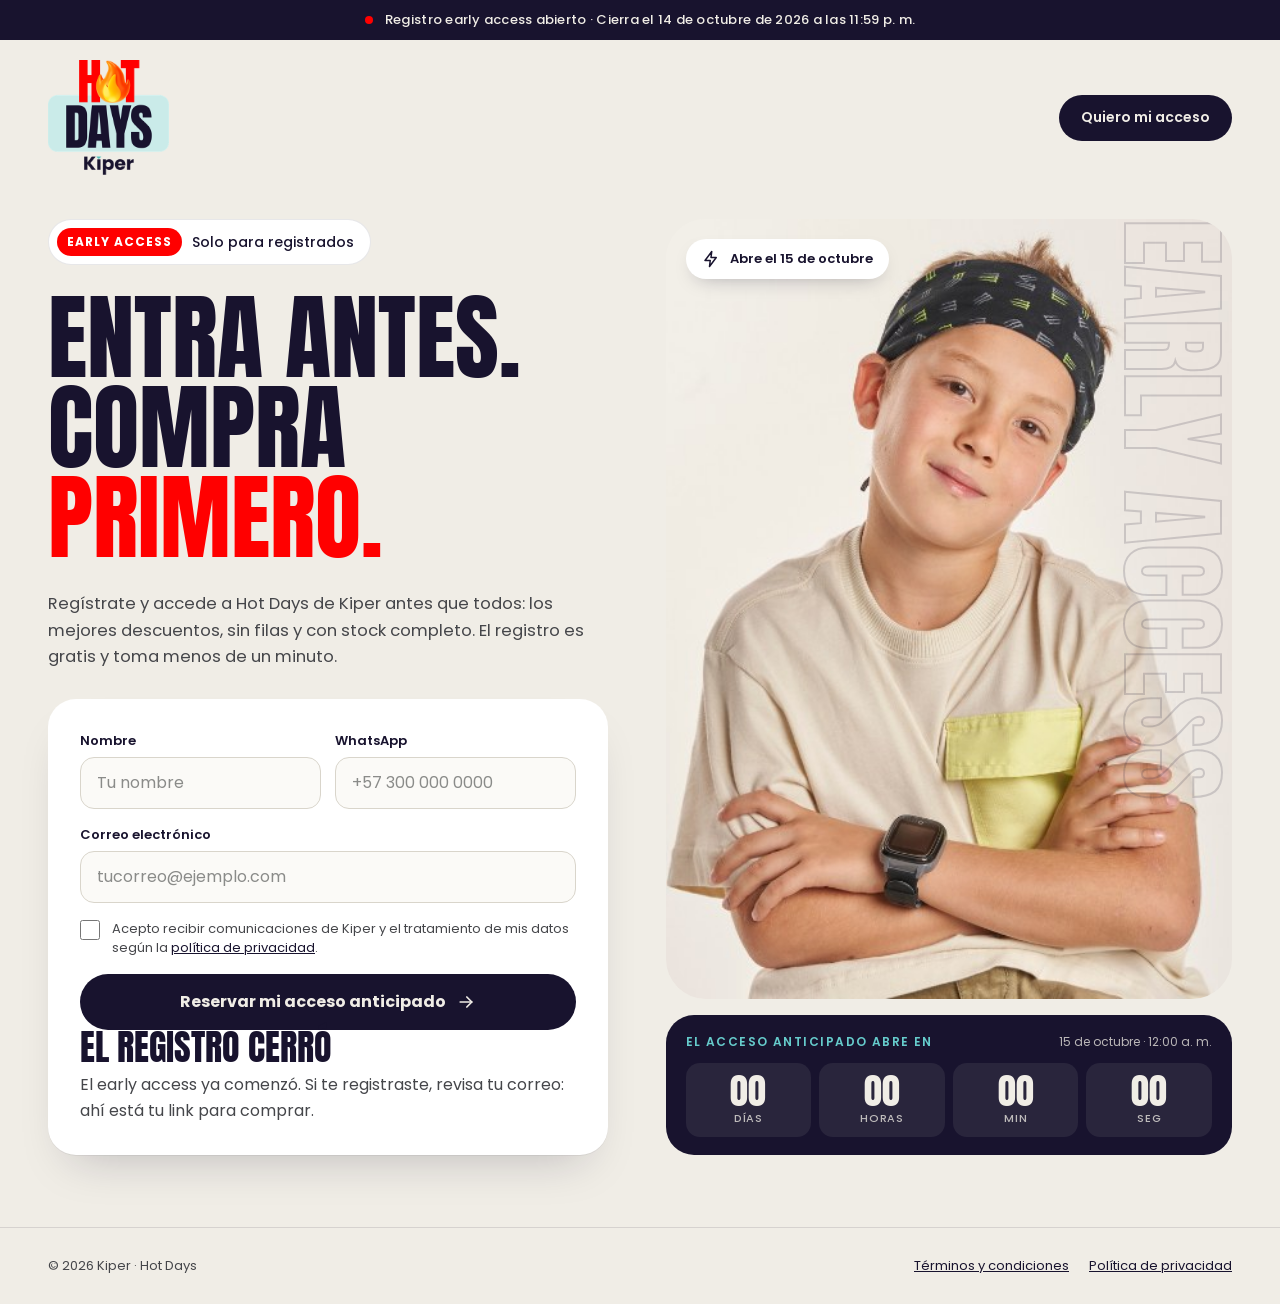
==== index.html @ 00de24c7 "Add files via upload" ====
<!doctype html>
<html lang="es">
<head>
  <meta charset="utf-8">
  <meta name="viewport" content="width=device-width, initial-scale=1">
  <title>Hot Days Kiper · Registro Early Access</title>
  <meta name="description" content="Regístrate al early access de Hot Days Kiper y compra antes que todos el 15 de octubre.">
  <meta property="og:title" content="Hot Days Kiper · Early Access">
  <meta property="og:description" content="Entra antes. Compra primero. Regístrate gratis.">
  <meta property="og:image" content="assets/nino-kiper.jpg">
  <link rel="icon" type="image/png" href="assets/favicon.png">
  <link rel="preconnect" href="https://fonts.googleapis.com">
  <link rel="preconnect" href="https://fonts.gstatic.com" crossorigin>
  <link href="https://fonts.googleapis.com/css2?family=Anton&family=Poppins:wght@400;500;600;700&display=swap" rel="stylesheet">
  <link rel="stylesheet" href="styles.css">
</head>
<body>

  <div class="topbar">
    <span class="dot" aria-hidden="true"></span>
    <span>Registro early access abierto · Cierra el 14 de octubre de 2026 a las 11:59 p. m.</span>
  </div>

  <header class="wrap site-header">
    <a href="./" aria-label="Hot Days Kiper, inicio">
      <img class="logo" src="assets/hotdays-kiper.png" alt="Hot Days Kiper" width="336" height="320">
    </a>
    <a class="btn-pill" href="#registro">Quiero mi acceso</a>
  </header>

  <main class="wrap hero">
    <div class="hero-copy">
      <div class="badge"><span class="tag">EARLY ACCESS</span>Solo para registrados</div>

      <h1 class="display">Entra antes.<br>Compra <span class="hot">primero.</span></h1>

      <p class="lead">Regístrate y accede a Hot Days de Kiper antes que todos: los mejores descuentos, sin filas y con stock completo. El registro es gratis y toma menos de un minuto.</p>

      <div class="card" id="registro">
        <form class="form" id="form" novalidate>
          <div class="row">
            <div class="field">
              <label for="nombre">Nombre</label>
              <input id="nombre" name="nombre" type="text" autocomplete="name" placeholder="Tu nombre" required>
            </div>
            <div class="field">
              <label for="whatsapp">WhatsApp</label>
              <input id="whatsapp" name="whatsapp" type="tel" autocomplete="tel" inputmode="tel" placeholder="+57 300 000 0000" required>
            </div>
          </div>
          <div class="field">
            <label for="correo">Correo electrónico</label>
            <input id="correo" name="correo" type="email" autocomplete="email" placeholder="tucorreo@ejemplo.com" required>
          </div>
          <label class="consent" for="consent">
            <input id="consent" name="consent" type="checkbox" required>
            <span>Acepto recibir comunicaciones de Kiper y el tratamiento de mis datos según la <a href="#" target="_blank" rel="noopener">política de privacidad</a>.</span>
          </label>
          <!-- Trampa anti-spam: los humanos no ven este campo -->
          <input type="text" name="empresa" id="empresa" tabindex="-1" autocomplete="off" aria-hidden="true" style="position:absolute;left:-9999px;width:1px;height:1px;opacity:0">
          <p class="error" id="error" role="alert" hidden></p>
          <button class="btn-primary" type="submit" id="submit">
            <span id="submit-label">Reservar mi acceso anticipado</span>
            <svg width="20" height="20" viewBox="0 0 24 24" fill="none" stroke="currentColor" stroke-width="2" stroke-linecap="round" stroke-linejoin="round" aria-hidden="true"><path d="M5 12h14"/><path d="M13 6l6 6-6 6"/></svg>
          </button>
        </form>

        <div class="closed" id="closed" hidden>
          <h2 class="display">El registro cerró</h2>
          <p>El early access ya comenzó. Si te registraste, revisa tu correo: ahí está tu link para comprar.</p>
        </div>
      </div>
    </div>

    <div class="visual">
      <div class="photo">
        <img src="assets/nino-kiper.jpg" alt="Niño con los brazos cruzados usando un reloj inteligente Kiper" width="540" height="608">
        <div class="vtext" aria-hidden="true">Early access</div>
        <div class="chip">
          <svg width="18" height="18" viewBox="0 0 24 24" fill="none" stroke="#18132E" stroke-width="2" stroke-linecap="round" stroke-linejoin="round" aria-hidden="true"><path d="M13 2L4 14h7l-1 8 9-12h-7l1-8z"/></svg>
          Abre el 15 de octubre
        </div>
      </div>

      <div class="countdown" aria-live="off">
        <div class="head">
          <span class="kicker">El acceso anticipado abre en</span>
          <span class="when">15 de octubre · 12:00 a. m.</span>
        </div>
        <div class="units">
          <div class="unit"><div class="num" id="cd-d">00</div><div class="lbl">Días</div></div>
          <div class="unit"><div class="num" id="cd-h">00</div><div class="lbl">Horas</div></div>
          <div class="unit"><div class="num" id="cd-m">00</div><div class="lbl">Min</div></div>
          <div class="unit"><div class="num" id="cd-s">00</div><div class="lbl">Seg</div></div>
        </div>
      </div>
    </div>
  </main>

  <footer class="site-footer">
    <div class="wrap">
      <span>© 2026 Kiper · Hot Days</span>
      <nav>
        <a href="#">Términos y condiciones</a>
        <a href="#">Política de privacidad</a>
      </nav>
    </div>
  </footer>

  <script>
    // ============ CONFIGURACIÓN ============
    // Pega aquí la URL de tu Apps Script (termina en /exec)
    const SCRIPT_URL = 'https://script.google.com/macros/s/AKfycbyQdz_8Fp8XNiMP4_TQYPRHf_dF5wfUiKmoygmEVU_3FolZzSPda0OCmbYuVMtyKosjEQ/exec';
    // Apertura del early access = cierre del registro (hora Colombia)
    const LAUNCH = new Date('2026-10-15T00:00:00-05:00').getTime();
    // =======================================

    // Cuenta regresiva
    const pad = (n) => String(n).padStart(2, '0');
    const els = ['d', 'h', 'm', 's'].map((k) => document.getElementById('cd-' + k));
    function tick() {
      const diff = Math.max(0, LAUNCH - Date.now());
      const v = [
        Math.floor(diff / 86400000),
        Math.floor((diff % 86400000) / 3600000),
        Math.floor((diff % 3600000) / 60000),
        Math.floor((diff % 60000) / 1000)
      ];
      els.forEach((el, i) => { el.textContent = pad(v[i]); });
      if (diff === 0) closeRegistration();
    }

    // Formulario
    const form = document.getElementById('form');
    const errorBox = document.getElementById('error');
    const submitBtn = document.getElementById('submit');
    const submitLabel = document.getElementById('submit-label');

    function closeRegistration() {
      form.hidden = true;
      document.getElementById('closed').hidden = false;
    }

    function showError(msg, field) {
      errorBox.textContent = msg;
      errorBox.hidden = false;
      form.querySelectorAll('[aria-invalid]').forEach((el) => el.removeAttribute('aria-invalid'));
      if (field) { field.setAttribute('aria-invalid', 'true'); field.focus(); }
    }

    form.addEventListener('input', () => { errorBox.hidden = true; });

    form.addEventListener('submit', async (e) => {
      e.preventDefault();
      const nombre = form.nombre.value.trim();
      const whatsapp = form.whatsapp.value.trim();
      const correo = form.correo.value.trim().toLowerCase();

      if (!nombre) return showError('Escribe tu nombre.', form.nombre);
      if (whatsapp.replace(/\D/g, '').length < 10) return showError('Revisa tu número de WhatsApp: debe tener al menos 10 dígitos.', form.whatsapp);
      if (!/^[^\s@]+@[^\s@]+\.[^\s@]+$/.test(correo)) return showError('Revisa tu correo electrónico.', form.correo);
      if (!form.consent.checked) return showError('Necesitamos tu autorización para enviarte el link.', form.consent);
      if (Date.now() >= LAUNCH) return closeRegistration();

      // Bots que llenan el campo oculto: los mandamos a gracias sin guardar
      if (form.empresa.value) return goToThanks(nombre, correo);

      submitBtn.disabled = true;
      submitLabel.textContent = 'Enviando…';

      try {
        if (SCRIPT_URL.startsWith('https://')) {
          await fetch(SCRIPT_URL, {
            method: 'POST',
            mode: 'no-cors',
            body: new URLSearchParams({
              nombre,
              whatsapp,
              correo,
              consent: 'true',
              origen: 'landing-hotdays-early-access'
            })
          });
        } else {
          console.warn('SCRIPT_URL no está configurada: el registro no se guardó.');
        }
        goToThanks(nombre, correo);
      } catch (err) {
        submitBtn.disabled = false;
        submitLabel.textContent = 'Reservar mi acceso anticipado';
        showError('No pudimos enviar tu registro. Revisa tu conexión e inténtalo de nuevo.');
      }
    });

    function goToThanks(nombre, correo) {
      try {
        sessionStorage.setItem('hd_nombre', nombre.split(' ')[0]);
        sessionStorage.setItem('hd_correo', correo);
      } catch (e) {}
      window.location.href = 'gracias.html';
    }

    tick();
    setInterval(tick, 1000);
  </script>
</body>
</html>
---- styles.css ----
:root {
  --cream: #F0EDE6;
  --photo-bg: #F3F0E9;
  --navy: #18132E;
  --ink-soft: #45464A;
  --teal: #66CCCC;
  --blue: #3399CC;
  --lime: #CCFF99;
  --red: #FF0000;
  --line: #D9D5CB;
  --display: 'Anton', 'Impact', 'Arial Narrow', sans-serif;
  --body: 'Poppins', 'Helvetica Neue', Arial, sans-serif;
}

* { box-sizing: border-box; }
html { -webkit-text-size-adjust: 100%; }
body {
  margin: 0;
  font-family: var(--body);
  color: var(--navy);
  background: var(--cream);
  overflow-x: hidden;
}
img { max-width: 100%; display: block; }
a { color: var(--navy); }
a:hover { color: var(--blue); }
:focus-visible { outline: 3px solid var(--blue); outline-offset: 2px; }

/* Barra de anuncio */
.topbar {
  background: var(--navy);
  color: var(--cream);
  padding: 10px 20px;
  display: flex;
  justify-content: center;
  align-items: center;
  gap: 12px;
  font-size: 13px;
  font-weight: 500;
  letter-spacing: 0.02em;
  text-align: center;
  flex-wrap: wrap;
}
.topbar .dot { width: 8px; height: 8px; border-radius: 50%; background: var(--red); flex-shrink: 0; }
.topbar .dot.teal { background: var(--teal); }

/* Encabezado */
.wrap { max-width: 1320px; margin: 0 auto; padding-inline: clamp(20px, 4vw, 48px); }
.site-header {
  padding-block: 20px;
  display: flex;
  align-items: center;
  justify-content: space-between;
  gap: 16px;
}
.site-header .logo { height: clamp(88px, 9vw, 128px); width: auto; }
.btn-pill {
  text-decoration: none;
  background: var(--navy);
  color: var(--cream);
  font-weight: 600;
  font-size: 14px;
  padding: 0 22px;
  min-height: 46px;
  border-radius: 999px;
  display: inline-flex;
  align-items: center;
}
.btn-pill:hover { color: var(--cream); background: #2A2350; }

/* Hero */
.hero {
  padding-top: clamp(8px, 2vw, 24px);
  padding-bottom: 72px;
  display: grid;
  grid-template-columns: repeat(auto-fit, minmax(min(100%, 480px), 1fr));
  gap: clamp(32px, 4vw, 56px);
  align-items: stretch;
}
.hero-copy { display: flex; flex-direction: column; gap: 28px; justify-content: center; }

.badge {
  display: inline-flex;
  align-self: flex-start;
  align-items: center;
  gap: 10px;
  background: #fff;
  border: 1px solid rgba(24, 19, 46, 0.1);
  border-radius: 999px;
  padding: 8px 16px 8px 8px;
  font-size: 14px;
  font-weight: 500;
}
.badge .tag {
  background: var(--red);
  color: #fff;
  font-size: 12px;
  font-weight: 700;
  letter-spacing: 0.08em;
  padding: 5px 10px;
  border-radius: 999px;
}

.display {
  font-family: var(--display);
  font-weight: 400;
  line-height: 0.95;
  margin: 0;
  text-transform: uppercase;
}
.hero h1 { font-size: clamp(56px, 7.4vw, 112px); }
.hero h1 .hot { color: var(--red); }
.lead {
  font-size: clamp(16px, 1.3vw, 18px);
  line-height: 1.6;
  color: var(--ink-soft);
  margin: 0;
  max-width: 540px;
}

/* Tarjeta / formulario */
.card {
  background: #fff;
  border-radius: 28px;
  padding: clamp(22px, 3vw, 32px);
  box-shadow: 0 1px 0 rgba(24, 19, 46, 0.06), 0 24px 48px -24px rgba(24, 19, 46, 0.25);
  max-width: 560px;
}
.form { display: flex; flex-direction: column; gap: 16px; }
.row { display: grid; grid-template-columns: repeat(auto-fit, minmax(min(100%, 200px), 1fr)); gap: 14px; }
.field { display: flex; flex-direction: column; gap: 6px; }
.field label { font-size: 13px; font-weight: 600; }
.field input {
  font-family: inherit;
  font-size: 16px;
  height: 52px;
  padding: 0 16px;
  border-radius: 14px;
  border: 1.5px solid var(--line);
  background: #FBFAF7;
  color: var(--navy);
  width: 100%;
}
.field input::placeholder { color: #8A8B89; }
.field input:focus { outline: 3px solid var(--blue); outline-offset: 1px; border-color: var(--blue); }
.field input[aria-invalid="true"] { border-color: #B00020; }
.consent {
  display: flex;
  gap: 12px;
  align-items: flex-start;
  font-size: 13px;
  line-height: 1.5;
  color: var(--ink-soft);
  cursor: pointer;
}
.consent input { width: 20px; height: 20px; margin: 1px 0 0; accent-color: var(--navy); flex-shrink: 0; }
.error {
  margin: 0;
  font-size: 13px;
  font-weight: 600;
  color: #B00020;
  background: #FFE9E9;
  padding: 10px 14px;
  border-radius: 12px;
}
.error[hidden] { display: none; }
.btn-primary {
  font-family: inherit;
  font-size: 16px;
  font-weight: 700;
  background: var(--navy);
  color: var(--cream);
  border: 0;
  border-radius: 999px;
  height: 56px;
  cursor: pointer;
  display: flex;
  align-items: center;
  justify-content: center;
  gap: 10px;
  width: 100%;
}
.btn-primary:hover { background: #2A2350; }
.btn-primary[disabled] { opacity: 0.7; cursor: progress; }
.btn-outline {
  font-family: inherit;
  font-size: 15px;
  font-weight: 600;
  background: transparent;
  color: var(--navy);
  border: 1.5px solid var(--navy);
  border-radius: 999px;
  min-height: 48px;
  padding: 0 24px;
  cursor: pointer;
  text-decoration: none;
  display: inline-flex;
  align-items: center;
  align-self: flex-start;
}
.closed h2 { font-size: 36px; margin-bottom: 8px; }
.closed p { margin: 0; line-height: 1.6; color: var(--ink-soft); }

/* Columna visual */
.visual { display: flex; flex-direction: column; gap: 16px; }
.photo {
  position: relative;
  flex-grow: 1;
  min-height: 560px;
  border-radius: 40px;
  overflow: hidden;
  background: var(--photo-bg);
}
.photo img {
  position: absolute;
  inset: 0;
  width: 100%;
  height: 100%;
  object-fit: cover;
  object-position: center 20%;
}
.vtext {
  position: absolute;
  right: 4px;
  top: 0;
  bottom: 0;
  writing-mode: vertical-rl;
  font-family: var(--display);
  font-size: 112px;
  line-height: 1;
  color: transparent;
  -webkit-text-stroke: 2px rgba(24, 19, 46, 0.16);
  text-transform: uppercase;
  white-space: nowrap;
  user-select: none;
  pointer-events: none;
}
.chip {
  position: absolute;
  left: 20px;
  top: 20px;
  background: #fff;
  border-radius: 999px;
  padding: 10px 16px;
  display: flex;
  align-items: center;
  gap: 10px;
  font-size: 13px;
  font-weight: 600;
  box-shadow: 0 8px 20px -10px rgba(24, 19, 46, 0.35);
}

/* Cuenta regresiva */
.countdown {
  background: var(--navy);
  color: var(--cream);
  border-radius: 28px;
  padding: 18px 20px;
  display: flex;
  flex-direction: column;
  gap: 12px;
}
.countdown .head { display: flex; justify-content: space-between; align-items: center; gap: 8px; flex-wrap: wrap; }
.countdown .kicker { font-size: 12px; font-weight: 600; letter-spacing: 0.12em; text-transform: uppercase; color: var(--teal); }
.countdown .when { font-size: 12px; color: rgba(240, 237, 230, 0.75); }
.countdown .units { display: grid; grid-template-columns: repeat(4, minmax(0, 1fr)); gap: 8px; }
.countdown .unit { background: rgba(240, 237, 230, 0.08); border-radius: 14px; padding: 10px 6px; text-align: center; }
.countdown .num { font-family: var(--display); font-size: 36px; line-height: 1.05; font-variant-numeric: tabular-nums; }
.countdown .lbl { font-size: 11px; font-weight: 500; color: rgba(240, 237, 230, 0.75); text-transform: uppercase; letter-spacing: 0.08em; }

/* Gracias */
.check {
  width: 72px;
  height: 72px;
  border-radius: 50%;
  background: var(--lime);
  display: flex;
  align-items: center;
  justify-content: center;
}
.thanks h1 { font-size: clamp(52px, 6.6vw, 100px); }
.mail-row { display: flex; align-items: center; gap: 14px; }
.mail-icon {
  width: 48px;
  height: 48px;
  border-radius: 14px;
  background: var(--navy);
  display: flex;
  align-items: center;
  justify-content: center;
  flex-shrink: 0;
}
.mail-row small { display: block; font-size: 13px; color: var(--ink-soft); }
.mail-row strong { display: block; font-size: 17px; overflow-wrap: anywhere; }
.tips { list-style: none; margin: 20px 0 0; padding: 0; display: flex; flex-direction: column; gap: 12px; font-size: 14px; line-height: 1.5; color: #2E2A40; }
.tips li { display: flex; gap: 10px; align-items: flex-start; }
.tips svg { flex-shrink: 0; margin-top: 1px; }
.photo-banner {
  position: absolute;
  left: 20px;
  right: 20px;
  bottom: 20px;
  background: var(--navy);
  color: var(--cream);
  border-radius: 24px;
  padding: 18px 22px;
  display: flex;
  justify-content: space-between;
  align-items: center;
  gap: 12px;
  flex-wrap: wrap;
}
.photo-banner .kicker { font-size: 12px; font-weight: 600; letter-spacing: 0.12em; text-transform: uppercase; color: var(--teal); }
.photo-banner .date { font-family: var(--display); font-size: 30px; line-height: 1; text-transform: uppercase; }

/* Footer */
.site-footer { border-top: 1px solid rgba(24, 19, 46, 0.12); }
.site-footer .wrap {
  padding-block: 28px;
  display: flex;
  justify-content: space-between;
  align-items: center;
  gap: 16px;
  flex-wrap: wrap;
  font-size: 13px;
  color: var(--ink-soft);
}
.site-footer nav { display: flex; gap: 20px; }

@media (max-width: 760px) {
  .vtext { display: none; }
  .photo { min-height: 440px; border-radius: 28px; }
  .site-header .btn-pill { display: none; }
}

@media (prefers-reduced-motion: reduce) {
  * { scroll-behavior: auto !important; transition: none !important; }
}
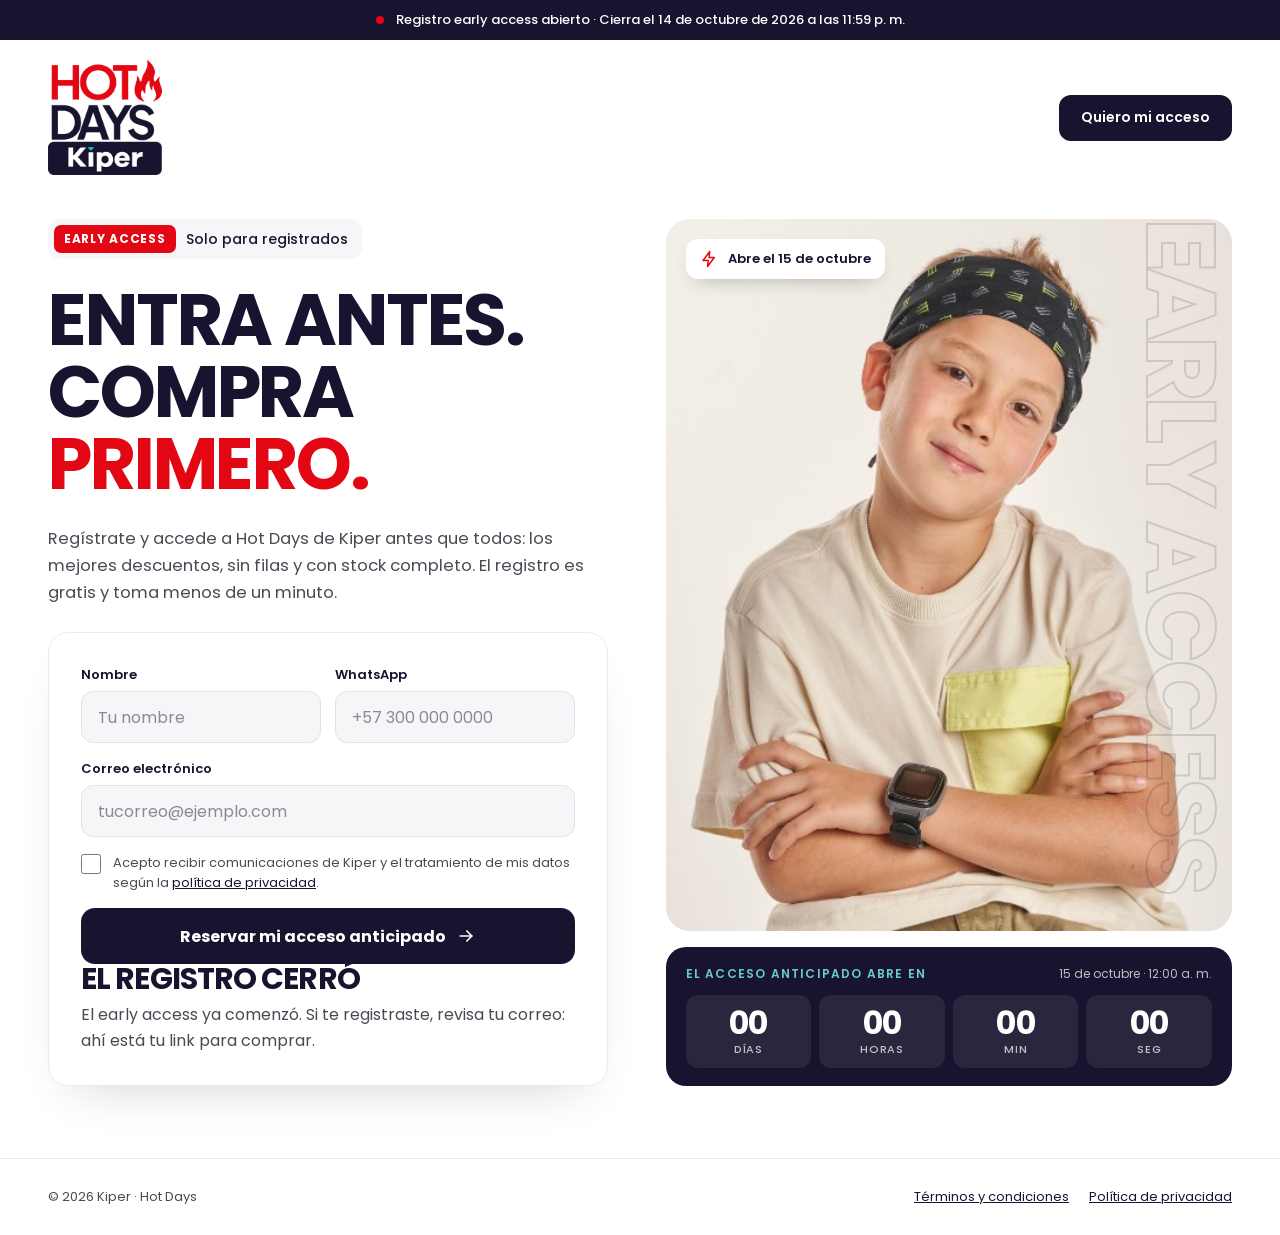
==== commit c5d6873e: "Add files via upload" ====
--- a/index.html
+++ b/index.html
@@ -11,7 +11,7 @@
   <link rel="icon" type="image/png" href="assets/favicon.png">
   <link rel="preconnect" href="https://fonts.googleapis.com">
   <link rel="preconnect" href="https://fonts.gstatic.com" crossorigin>
-  <link href="https://fonts.googleapis.com/css2?family=Anton&family=Poppins:wght@400;500;600;700&display=swap" rel="stylesheet">
+  <link href="https://fonts.googleapis.com/css2?family=Poppins:wght@400;500;600;700;800&display=swap" rel="stylesheet">
   <link rel="stylesheet" href="styles.css">
 </head>
 <body>
@@ -23,7 +23,7 @@
 
   <header class="wrap site-header">
     <a href="./" aria-label="Hot Days Kiper, inicio">
-      <img class="logo" src="assets/hotdays-kiper.png" alt="Hot Days Kiper" width="336" height="320">
+      <img class="logo" src="assets/hotdays-kiper.png" alt="Hot Days Kiper" width="316" height="320">
     </a>
     <a class="btn-pill" href="#registro">Quiero mi acceso</a>
   </header>
@@ -77,7 +77,7 @@
         <img src="assets/nino-kiper.jpg" alt="Niño con los brazos cruzados usando un reloj inteligente Kiper" width="540" height="608">
         <div class="vtext" aria-hidden="true">Early access</div>
         <div class="chip">
-          <svg width="18" height="18" viewBox="0 0 24 24" fill="none" stroke="#18132E" stroke-width="2" stroke-linecap="round" stroke-linejoin="round" aria-hidden="true"><path d="M13 2L4 14h7l-1 8 9-12h-7l1-8z"/></svg>
+          <svg width="18" height="18" viewBox="0 0 24 24" fill="none" stroke="currentColor" stroke-width="2" stroke-linecap="round" stroke-linejoin="round" aria-hidden="true"><path d="M13 2L4 14h7l-1 8 9-12h-7l1-8z"/></svg>
           Abre el 15 de octubre
         </div>
       </div>
@@ -170,7 +170,9 @@
 
       try {
         if (SCRIPT_URL.startsWith('https://')) {
-          await fetch(SCRIPT_URL, {
+          // Si Google tarda más de 4 s, seguimos a gracias (el registro igual llega)
+          const timeout = new Promise((resolve) => setTimeout(resolve, 4000));
+          await Promise.race([timeout, fetch(SCRIPT_URL, {
             method: 'POST',
             mode: 'no-cors',
             body: new URLSearchParams({
@@ -179,8 +181,9 @@
               correo,
               consent: 'true',
               origen: 'landing-hotdays-early-access'
-            })
-          });
+            }),
+            keepalive: true
+          })]);
         } else {
           console.warn('SCRIPT_URL no está configurada: el registro no se guardó.');
         }
--- a/styles.css
+++ b/styles.css
@@ -1,35 +1,35 @@
 :root {
-  --cream: #F0EDE6;
-  --photo-bg: #F3F0E9;
+  --bg: #FFFFFF;
+  --surface: #F6F6F8;
   --navy: #18132E;
-  --ink-soft: #45464A;
+  --navy-hover: #2A2350;
+  --ink-soft: #4A4A55;
+  --red: #E30613;
   --teal: #66CCCC;
   --blue: #3399CC;
   --lime: #CCFF99;
-  --red: #FF0000;
-  --line: #D9D5CB;
-  --display: 'Anton', 'Impact', 'Arial Narrow', sans-serif;
-  --body: 'Poppins', 'Helvetica Neue', Arial, sans-serif;
+  --line: #E2E2E8;
+  --font: 'Poppins', 'Helvetica Neue', Arial, sans-serif;
 }
 
 * { box-sizing: border-box; }
 html { -webkit-text-size-adjust: 100%; }
 body {
   margin: 0;
-  font-family: var(--body);
+  font-family: var(--font);
   color: var(--navy);
-  background: var(--cream);
+  background: var(--bg);
   overflow-x: hidden;
 }
 img { max-width: 100%; display: block; }
 a { color: var(--navy); }
-a:hover { color: var(--blue); }
+a:hover { color: var(--red); }
 :focus-visible { outline: 3px solid var(--blue); outline-offset: 2px; }
 
 /* Barra de anuncio */
 .topbar {
   background: var(--navy);
-  color: var(--cream);
+  color: #fff;
   padding: 10px 20px;
   display: flex;
   justify-content: center;
@@ -37,7 +37,6 @@
   gap: 12px;
   font-size: 13px;
   font-weight: 500;
-  letter-spacing: 0.02em;
   text-align: center;
   flex-wrap: wrap;
 }
@@ -57,16 +56,16 @@
 .btn-pill {
   text-decoration: none;
   background: var(--navy);
-  color: var(--cream);
+  color: #fff;
   font-weight: 600;
   font-size: 14px;
   padding: 0 22px;
   min-height: 46px;
-  border-radius: 999px;
+  border-radius: 12px;
   display: inline-flex;
   align-items: center;
 }
-.btn-pill:hover { color: var(--cream); background: #2A2350; }
+.btn-pill:hover { color: #fff; background: var(--navy-hover); }
 
 /* Hero */
 .hero {
@@ -77,17 +76,16 @@
   gap: clamp(32px, 4vw, 56px);
   align-items: stretch;
 }
-.hero-copy { display: flex; flex-direction: column; gap: 28px; justify-content: center; }
+.hero-copy { display: flex; flex-direction: column; gap: 26px; justify-content: center; }
 
 .badge {
   display: inline-flex;
   align-self: flex-start;
   align-items: center;
   gap: 10px;
-  background: #fff;
-  border: 1px solid rgba(24, 19, 46, 0.1);
-  border-radius: 999px;
-  padding: 8px 16px 8px 8px;
+  background: var(--surface);
+  border-radius: 12px;
+  padding: 6px 14px 6px 6px;
   font-size: 14px;
   font-weight: 500;
 }
@@ -96,19 +94,20 @@
   color: #fff;
   font-size: 12px;
   font-weight: 700;
-  letter-spacing: 0.08em;
+  letter-spacing: 0.06em;
   padding: 5px 10px;
-  border-radius: 999px;
+  border-radius: 7px;
 }
 
 .display {
-  font-family: var(--display);
-  font-weight: 400;
-  line-height: 0.95;
+  font-family: var(--font);
+  font-weight: 700;
+  line-height: 1;
+  letter-spacing: -0.03em;
   margin: 0;
   text-transform: uppercase;
 }
-.hero h1 { font-size: clamp(56px, 7.4vw, 112px); }
+.hero h1 { font-size: clamp(44px, 5.6vw, 84px); }
 .hero h1 .hot { color: var(--red); }
 .lead {
   font-size: clamp(16px, 1.3vw, 18px);
@@ -121,9 +120,10 @@
 /* Tarjeta / formulario */
 .card {
   background: #fff;
-  border-radius: 28px;
+  border: 1px solid #EAEAF0;
+  border-radius: 20px;
   padding: clamp(22px, 3vw, 32px);
-  box-shadow: 0 1px 0 rgba(24, 19, 46, 0.06), 0 24px 48px -24px rgba(24, 19, 46, 0.25);
+  box-shadow: 0 24px 48px -28px rgba(24, 19, 46, 0.22);
   max-width: 560px;
 }
 .form { display: flex; flex-direction: column; gap: 16px; }
@@ -135,14 +135,14 @@
   font-size: 16px;
   height: 52px;
   padding: 0 16px;
-  border-radius: 14px;
+  border-radius: 12px;
   border: 1.5px solid var(--line);
-  background: #FBFAF7;
+  background: var(--surface);
   color: var(--navy);
   width: 100%;
 }
-.field input::placeholder { color: #8A8B89; }
-.field input:focus { outline: 3px solid var(--blue); outline-offset: 1px; border-color: var(--blue); }
+.field input::placeholder { color: #8A8A94; }
+.field input:focus { outline: 3px solid rgba(51, 153, 204, 0.35); outline-offset: 0; border-color: var(--blue); background: #fff; }
 .field input[aria-invalid="true"] { border-color: #B00020; }
 .consent {
   display: flex;
@@ -159,9 +159,9 @@
   font-size: 13px;
   font-weight: 600;
   color: #B00020;
-  background: #FFE9E9;
+  background: #FFECEC;
   padding: 10px 14px;
-  border-radius: 12px;
+  border-radius: 10px;
 }
 .error[hidden] { display: none; }
 .btn-primary {
@@ -169,9 +169,9 @@
   font-size: 16px;
   font-weight: 700;
   background: var(--navy);
-  color: var(--cream);
+  color: #fff;
   border: 0;
-  border-radius: 999px;
+  border-radius: 14px;
   height: 56px;
   cursor: pointer;
   display: flex;
@@ -180,7 +180,7 @@
   gap: 10px;
   width: 100%;
 }
-.btn-primary:hover { background: #2A2350; }
+.btn-primary:hover { background: var(--navy-hover); }
 .btn-primary[disabled] { opacity: 0.7; cursor: progress; }
 .btn-outline {
   font-family: inherit;
@@ -189,7 +189,7 @@
   background: transparent;
   color: var(--navy);
   border: 1.5px solid var(--navy);
-  border-radius: 999px;
+  border-radius: 14px;
   min-height: 48px;
   padding: 0 24px;
   cursor: pointer;
@@ -198,7 +198,8 @@
   align-items: center;
   align-self: flex-start;
 }
-.closed h2 { font-size: 36px; margin-bottom: 8px; }
+.btn-outline:hover { background: var(--navy); color: #fff; }
+.closed h2 { font-size: 30px; margin-bottom: 8px; }
 .closed p { margin: 0; line-height: 1.6; color: var(--ink-soft); }
 
 /* Columna visual */
@@ -207,9 +208,9 @@
   position: relative;
   flex-grow: 1;
   min-height: 560px;
-  border-radius: 40px;
+  border-radius: 24px;
   overflow: hidden;
-  background: var(--photo-bg);
+  background: #F3F0E9;
 }
 .photo img {
   position: absolute;
@@ -225,11 +226,13 @@
   top: 0;
   bottom: 0;
   writing-mode: vertical-rl;
-  font-family: var(--display);
-  font-size: 112px;
+  font-family: var(--font);
+  font-weight: 800;
+  font-size: 96px;
+  letter-spacing: -0.03em;
   line-height: 1;
   color: transparent;
-  -webkit-text-stroke: 2px rgba(24, 19, 46, 0.16);
+  -webkit-text-stroke: 2px rgba(24, 19, 46, 0.14);
   text-transform: uppercase;
   white-space: nowrap;
   user-select: none;
@@ -240,8 +243,8 @@
   left: 20px;
   top: 20px;
   background: #fff;
-  border-radius: 999px;
-  padding: 10px 16px;
+  border-radius: 12px;
+  padding: 10px 14px;
   display: flex;
   align-items: center;
   gap: 10px;
@@ -249,41 +252,42 @@
   font-weight: 600;
   box-shadow: 0 8px 20px -10px rgba(24, 19, 46, 0.35);
 }
+.chip svg { color: var(--red); }
 
 /* Cuenta regresiva */
 .countdown {
   background: var(--navy);
-  color: var(--cream);
-  border-radius: 28px;
+  color: #fff;
+  border-radius: 20px;
   padding: 18px 20px;
   display: flex;
   flex-direction: column;
   gap: 12px;
 }
 .countdown .head { display: flex; justify-content: space-between; align-items: center; gap: 8px; flex-wrap: wrap; }
-.countdown .kicker { font-size: 12px; font-weight: 600; letter-spacing: 0.12em; text-transform: uppercase; color: var(--teal); }
-.countdown .when { font-size: 12px; color: rgba(240, 237, 230, 0.75); }
+.countdown .kicker { font-size: 12px; font-weight: 600; letter-spacing: 0.1em; text-transform: uppercase; color: var(--teal); }
+.countdown .when { font-size: 12px; color: rgba(255, 255, 255, 0.72); }
 .countdown .units { display: grid; grid-template-columns: repeat(4, minmax(0, 1fr)); gap: 8px; }
-.countdown .unit { background: rgba(240, 237, 230, 0.08); border-radius: 14px; padding: 10px 6px; text-align: center; }
-.countdown .num { font-family: var(--display); font-size: 36px; line-height: 1.05; font-variant-numeric: tabular-nums; }
-.countdown .lbl { font-size: 11px; font-weight: 500; color: rgba(240, 237, 230, 0.75); text-transform: uppercase; letter-spacing: 0.08em; }
+.countdown .unit { background: rgba(255, 255, 255, 0.08); border-radius: 12px; padding: 10px 6px; text-align: center; }
+.countdown .num { font-weight: 700; font-size: 32px; line-height: 1.15; letter-spacing: -0.02em; font-variant-numeric: tabular-nums; }
+.countdown .lbl { font-size: 11px; font-weight: 500; color: rgba(255, 255, 255, 0.72); text-transform: uppercase; letter-spacing: 0.08em; }
 
 /* Gracias */
 .check {
   width: 72px;
   height: 72px;
-  border-radius: 50%;
+  border-radius: 18px;
   background: var(--lime);
   display: flex;
   align-items: center;
   justify-content: center;
 }
-.thanks h1 { font-size: clamp(52px, 6.6vw, 100px); }
+.thanks h1 { font-size: clamp(42px, 5vw, 76px); }
 .mail-row { display: flex; align-items: center; gap: 14px; }
 .mail-icon {
   width: 48px;
   height: 48px;
-  border-radius: 14px;
+  border-radius: 12px;
   background: var(--navy);
   display: flex;
   align-items: center;
@@ -301,20 +305,20 @@
   right: 20px;
   bottom: 20px;
   background: var(--navy);
-  color: var(--cream);
-  border-radius: 24px;
-  padding: 18px 22px;
+  color: #fff;
+  border-radius: 16px;
+  padding: 16px 20px;
   display: flex;
   justify-content: space-between;
   align-items: center;
   gap: 12px;
   flex-wrap: wrap;
 }
-.photo-banner .kicker { font-size: 12px; font-weight: 600; letter-spacing: 0.12em; text-transform: uppercase; color: var(--teal); }
-.photo-banner .date { font-family: var(--display); font-size: 30px; line-height: 1; text-transform: uppercase; }
+.photo-banner .kicker { font-size: 12px; font-weight: 600; letter-spacing: 0.1em; text-transform: uppercase; color: var(--teal); }
+.photo-banner .date { font-weight: 700; font-size: 24px; line-height: 1; letter-spacing: -0.02em; text-transform: uppercase; }
 
 /* Footer */
-.site-footer { border-top: 1px solid rgba(24, 19, 46, 0.12); }
+.site-footer { border-top: 1px solid #EAEAF0; }
 .site-footer .wrap {
   padding-block: 28px;
   display: flex;
@@ -328,9 +332,35 @@
 .site-footer nav { display: flex; gap: 20px; }
 
 @media (max-width: 760px) {
-  .vtext { display: none; }
-  .photo { min-height: 440px; border-radius: 28px; }
+  .topbar { font-size: 12px; padding: 8px 16px; gap: 8px; }
+  .site-header { padding-block: 12px; }
+  .site-header .logo { height: 72px; }
   .site-header .btn-pill { display: none; }
+
+  /* En celular: sin foto; texto y formulario, contador al final */
+  .hero { gap: 20px; padding-bottom: 32px; padding-top: 0; }
+  .visual { display: contents; }
+  .photo { display: none; }
+  .hero-copy { order: 1; gap: 18px; }
+  .countdown { order: 2; padding: 14px 16px; border-radius: 16px; gap: 8px; }
+  .countdown .when { display: none; }
+  .countdown .num { font-size: 24px; }
+  .countdown .unit { padding: 8px 4px; border-radius: 10px; }
+
+  .badge { font-size: 13px; }
+  .hero h1 { font-size: 40px; }
+  .lead { font-size: 15px; line-height: 1.55; }
+  .card { padding: 20px; border-radius: 18px; }
+  .form { gap: 12px; }
+  .row { gap: 12px; }
+  .field input { height: 48px; }
+  .btn-primary { height: 52px; }
+
+  .thanks .visual { display: none; }
+  .thanks h1 { font-size: 38px; }
+  .check { width: 56px; height: 56px; border-radius: 14px; }
+
+  .site-footer .wrap { padding-block: 18px; }
 }
 
 @media (prefers-reduced-motion: reduce) {
